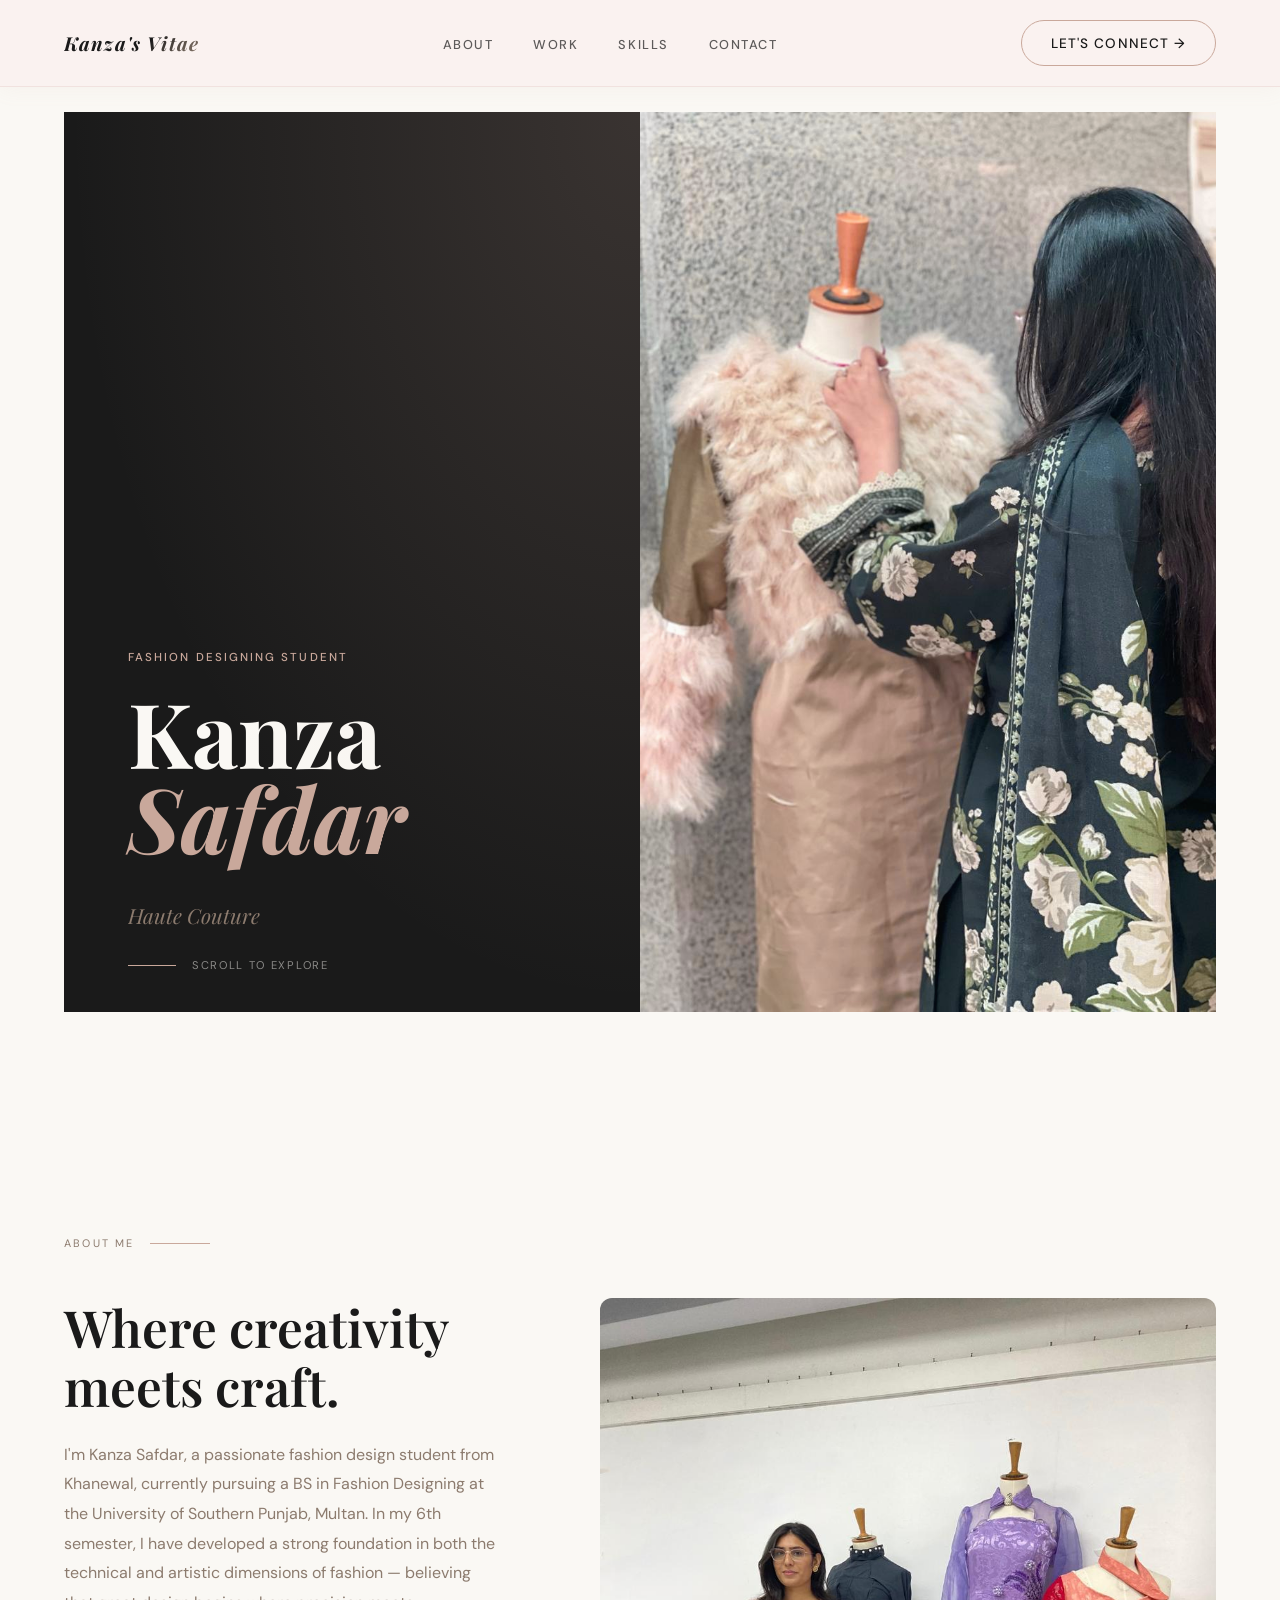
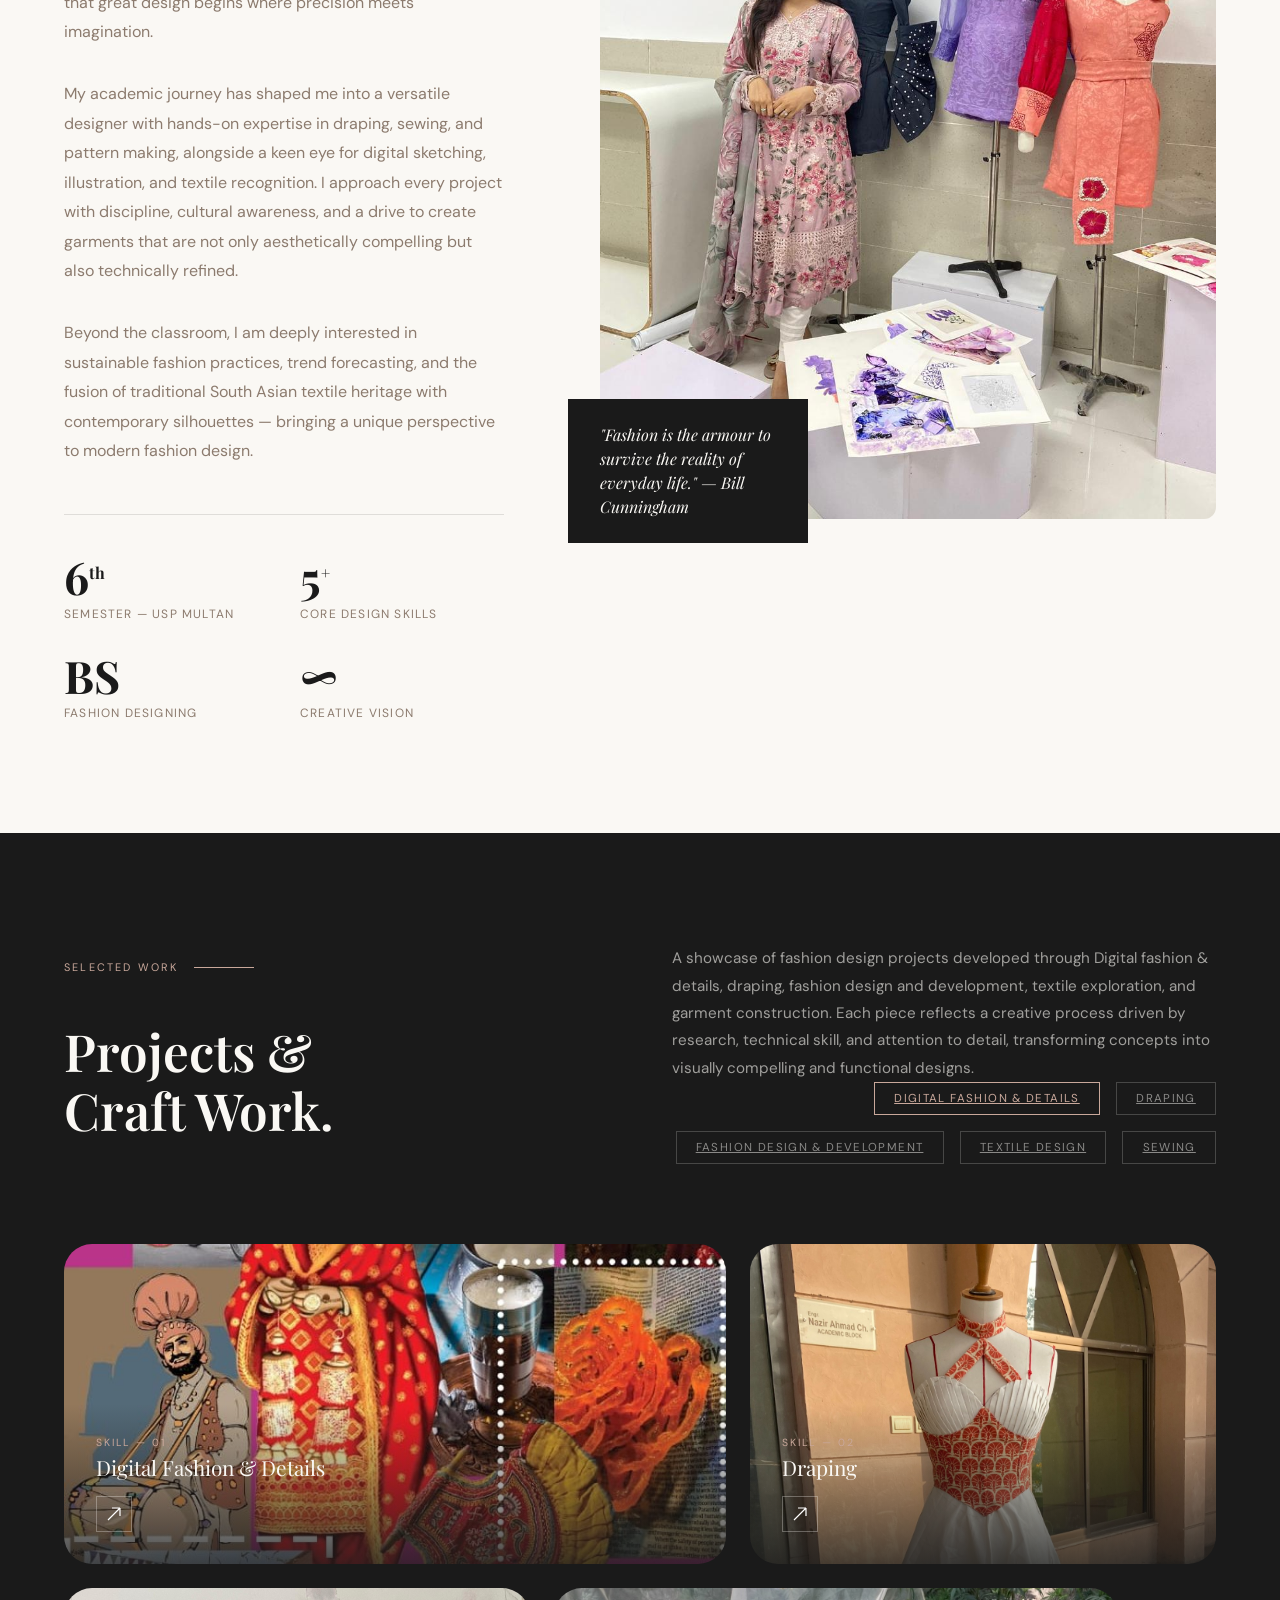
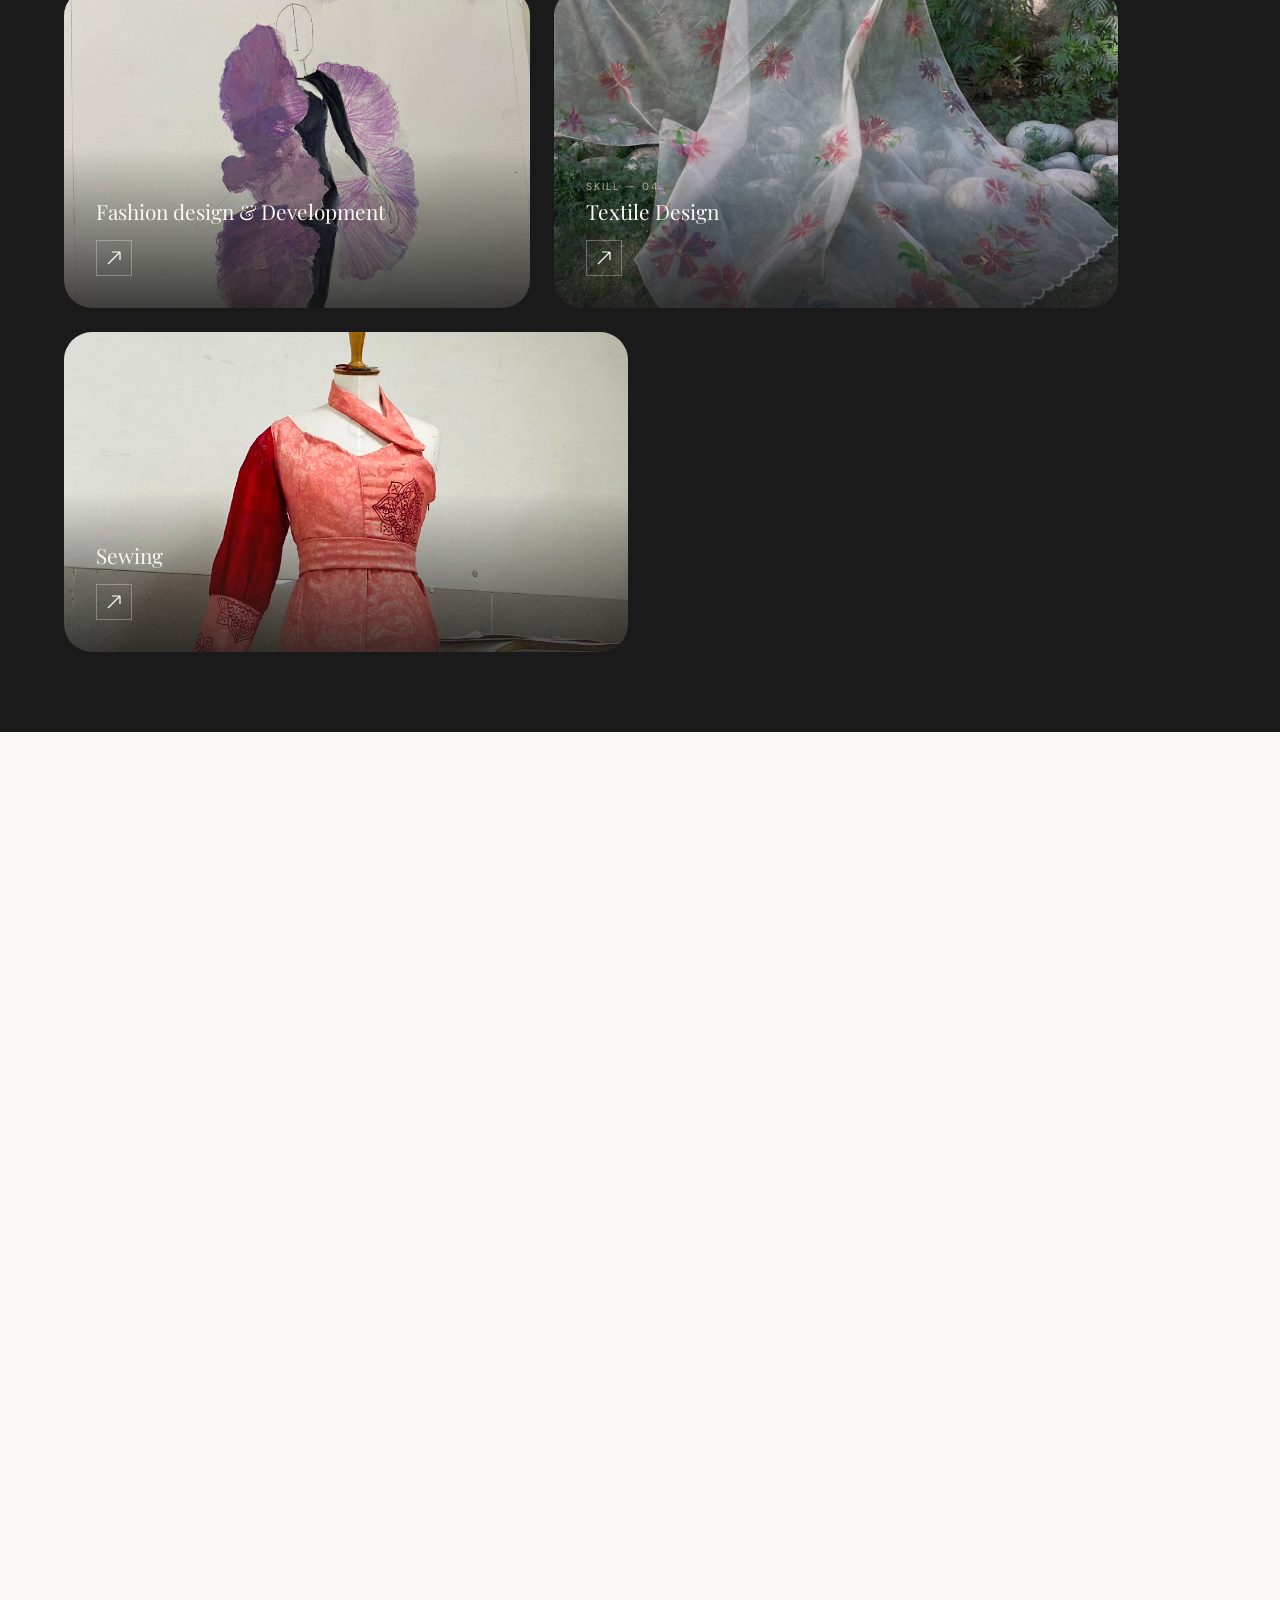
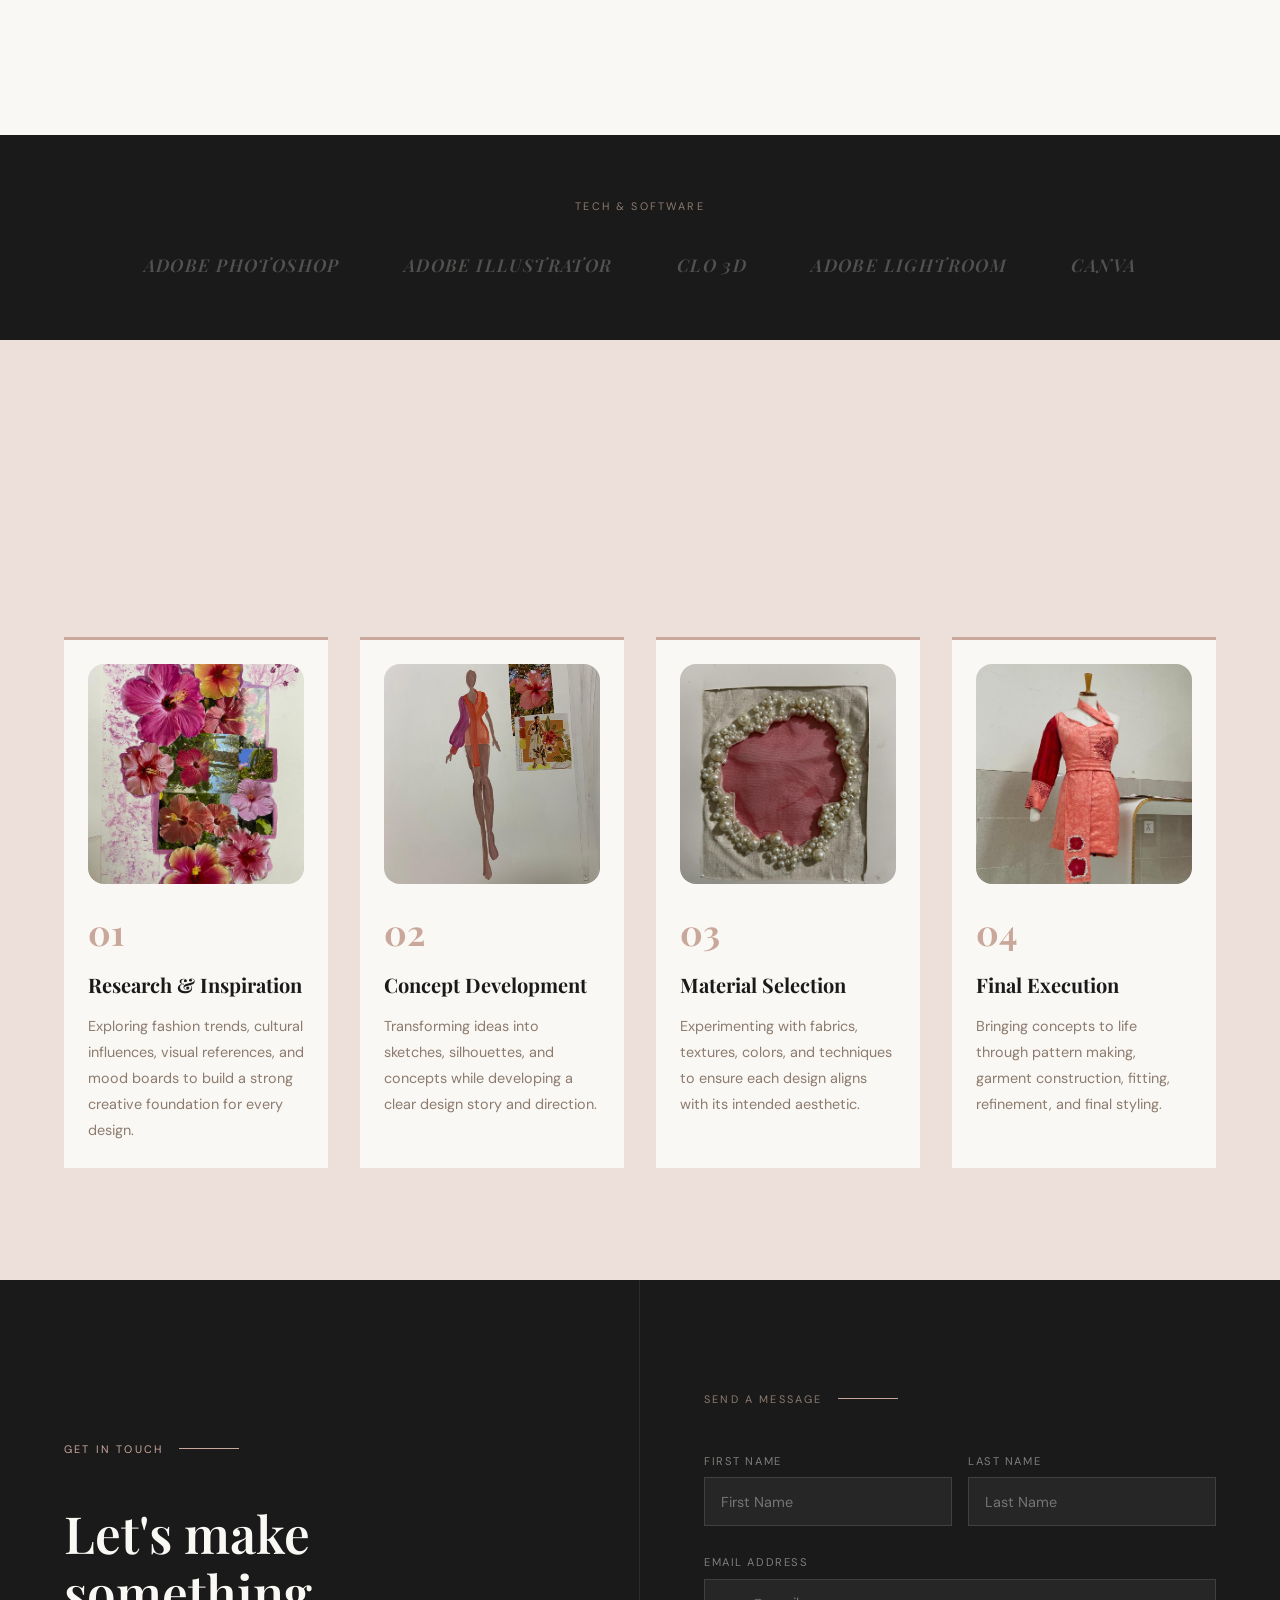
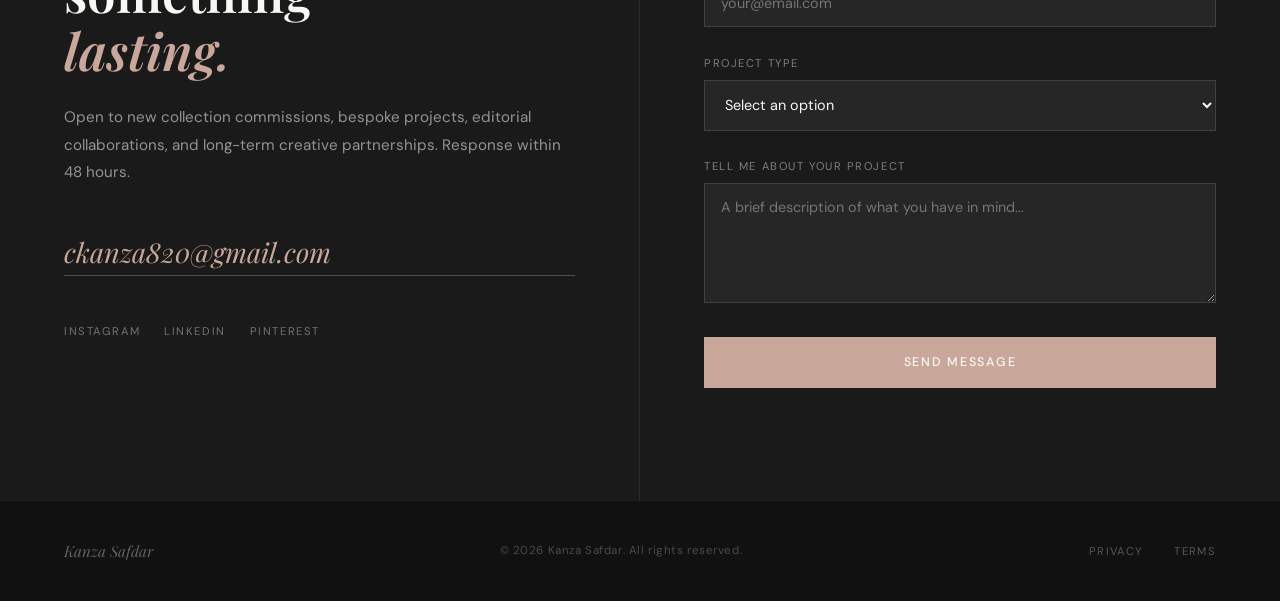
==== index.html @ 85dfb948 "Updated portfolio website" ====
<!DOCTYPE html>
<html lang="en">
<head>
  <meta charset="UTF-8" />
  <meta name="viewport" content="width=device-width, initial-scale=1.0" />
  <title>Kanza Safdar — Fashion Designer</title>
  <link rel="preconnect" href="https://fonts.googleapis.com" />
  <link rel="preconnect" href="https://fonts.gstatic.com" crossorigin />
  <link href="https://fonts.googleapis.com/css2?family=Playfair+Display:ital,wght@0,400;0,600;0,700;1,400;1,600&family=DM+Sans:wght@300;400;500&display=swap" rel="stylesheet" />
<link rel="stylesheet" href="style.css">
</head>
<body>

<!-- NAV -->
<nav id="navbar">
  <a href="#hero" class="nav-logo">Kanza's Vitae</a>
  <ul class="nav-links">
    <li><a href="#about">About</a></li>
    <li><a href="#work">Work</a></li>
    <li><a href="#services">Skills</a></li>
    <li><a href="#contact">Contact</a></li>
  </ul>
  <a href="#contact" class="nav-cta">
  Let's Connect →
</a>
  <div class="hamburger" id="hamburger" onclick="openMobileNav()">
    <span></span><span></span><span></span>
  </div>
</nav>

<!-- MOBILE NAV -->
<div class="mobile-nav" id="mobileNav">
  <button class="mobile-close" onclick="closeMobileNav()">×</button>
  <a href="#about" onclick="closeMobileNav()">About</a>
  <a href="#work" onclick="closeMobileNav()">Work</a>
  <a href="#services" onclick="closeMobileNav()">Services</a>
  <a href="#contact" onclick="closeMobileNav()">Contact</a>
</div>

<!-- HERO -->
<section id="hero">
  <div class="hero-left">
    <p class="hero-eyebrow">Fashion Designing Student</p>
    <h1 class="hero-name">Kanza<br><em>Safdar</em></h1>
    <div class="hero-roles">
      <div class="roles-track">
        <span>Haute Couture</span>
        <span>Sustainable Design</span>
        <span>Brand Identity</span>
        <span>Haute Couture</span>
      </div>
    </div>
    <p class="hero-scroll">Scroll to explore</p>
  </div>
  <div class="hero-right">
    <div class="hero-img-placeholder" style="padding:0;background:none;">
      <img src="[data-uri]" alt="Kanza Safdar - Fashion Designer" style="width:100%;height:100%;object-fit:cover;object-position:center top;filter:saturate(110%) hue-rotate(340deg) brightness(1.02) contrast(0.97);" />
    </div>
  </div>
</section>

<!-- ABOUT -->
<section id="about">
  <div class="section-label reveal">About me</div>
  <div class="about-grid">
    <div class="about-left">
      <h2 class="section-heading reveal">Where creativity<br>meets craft.</h2>
      <p class="about-body reveal reveal-delay-1">
        I'm Kanza Safdar, a passionate fashion design student from Khanewal, currently pursuing a BS in Fashion Designing at the University of Southern Punjab, Multan. In my 6th semester, I have developed a strong foundation in both the technical and artistic dimensions of fashion — believing that great design begins where precision meets imagination.
      </p>
      <p class="about-body reveal reveal-delay-2">
        My academic journey has shaped me into a versatile designer with hands-on expertise in draping, sewing, and pattern making, alongside a keen eye for digital sketching, illustration, and textile recognition. I approach every project with discipline, cultural awareness, and a drive to create garments that are not only aesthetically compelling but also technically refined.
      </p>
      <p class="about-body reveal reveal-delay-2">
        Beyond the classroom, I am deeply interested in sustainable fashion practices, trend forecasting, and the fusion of traditional South Asian textile heritage with contemporary silhouettes — bringing a unique perspective to modern fashion design.
      </p>
      <div class="about-stats">
        <div class="reveal reveal-delay-1">
          <div class="stat-num">6<sup>th</sup></div>
          <div class="stat-label">Semester — USP Multan</div>
        </div>
        <div class="reveal reveal-delay-2">
          <div class="stat-num">5<sup>+</sup></div>
          <div class="stat-label">Core design skills</div>
        </div>
        <div class="reveal reveal-delay-1">
          <div class="stat-num">BS</div>
          <div class="stat-label">Fashion Designing</div>
        </div>
        <div class="reveal reveal-delay-2">
          <div class="stat-num">∞</div>
          <div class="stat-label">Creative vision</div>
        </div>
      </div>
    </div>
    <div class="about-right reveal">
      <div class="about-photo" style="background:none;padding:0;">
        <img src="[data-uri]" alt="Kanza Safdar in design studio" style="width:100%;height:100%;object-fit:cover;object-position:center;" />
      </div>
      <div class="about-tag">"Fashion is the armour to survive the reality of everyday life." — Bill Cunningham</div>
    </div>
  </div>
</section>

<!-- WORK -->
<section id="work">
  <div class="work-intro">
    <div>
      <div class="section-label reveal">Selected work</div>
      <h2 class="section-heading reveal">Projects &amp;<br>Craft Work.</h2>
    </div>
    <div>
      <p class="work-desc reveal">A showcase of fashion design projects developed through Digital fashion & details, draping, fashion design and development, textile exploration, and garment construction. Each piece reflects a creative process driven by research, technical skill, and attention to detail, transforming concepts into visually compelling and functional designs.</p>
      <div class="work-filter reveal reveal-delay-1">
    <a href="project1.html" class="filter-btn active">Digital Fashion & Details</a>
    <a href="project2.html" class="filter-btn">Draping</a>
    <a href="project3.html" class="filter-btn">Fashion design & Development</a>
    <a href="project4.html" class="filter-btn">Textile Design</a>
    <a href="project5.html" class="filter-btn">Sewing</a>
</div>
    </div>
  </div>

  <div class="portfolio-grid">
   <div class="p-card reveal" onclick="window.location.href='project1.html'">
      <div class="p-card-bg fill-1" style="height:100%;background:none;padding:0;"><img src="[data-uri]" alt="Digital Sketching" style="width:100%;height:100%;object-fit:cover;object-position:center;border-radius:28px;" /></div>
      <div class="p-card-overlay" class="p-card reveal" id="digital-sketching">
        <p class="p-card-cat">Skill — 01</p>
        <p class="p-card-title">Digital Fashion & Details</p>
        <div class="p-card-arrow">
          <svg width="14" height="14" viewBox="0 0 14 14" fill="none"><path d="M1 13L13 1M13 1H5M13 1V9" stroke="white" stroke-width="1.2"/></svg>
        </div>
      </div>
    </div>
 <div class="p-card reveal" onclick="window.location.href='project2.html'">
      <div class="p-card-bg fill-2" style="height:100%;background:none;padding:0;"><img src="[data-uri]" alt="Draping" style="width:100%;height:100%;object-fit:cover;object-position:center top;border-radius:28px;" /></div>
      <div class="p-card-overlay"  class="p-card reveal" id="draping">
        <p class="p-card-cat">Skill — 02</p>
        <p class="p-card-title">Draping</p>
        <div class="p-card-arrow">
          <svg width="14" height="14" viewBox="0 0 14 14" fill="none"><path d="M1 13L13 1M13 1H5M13 1V9" stroke="white" stroke-width="1.2"/></svg>
        </div>
      </div>
    </div>
  <div class="p-card reveal" onclick="window.location.href='project3.html'">
      <div class="p-card-bg fill-3" style="height:100%;background:none;padding:0;"><img src="[data-uri]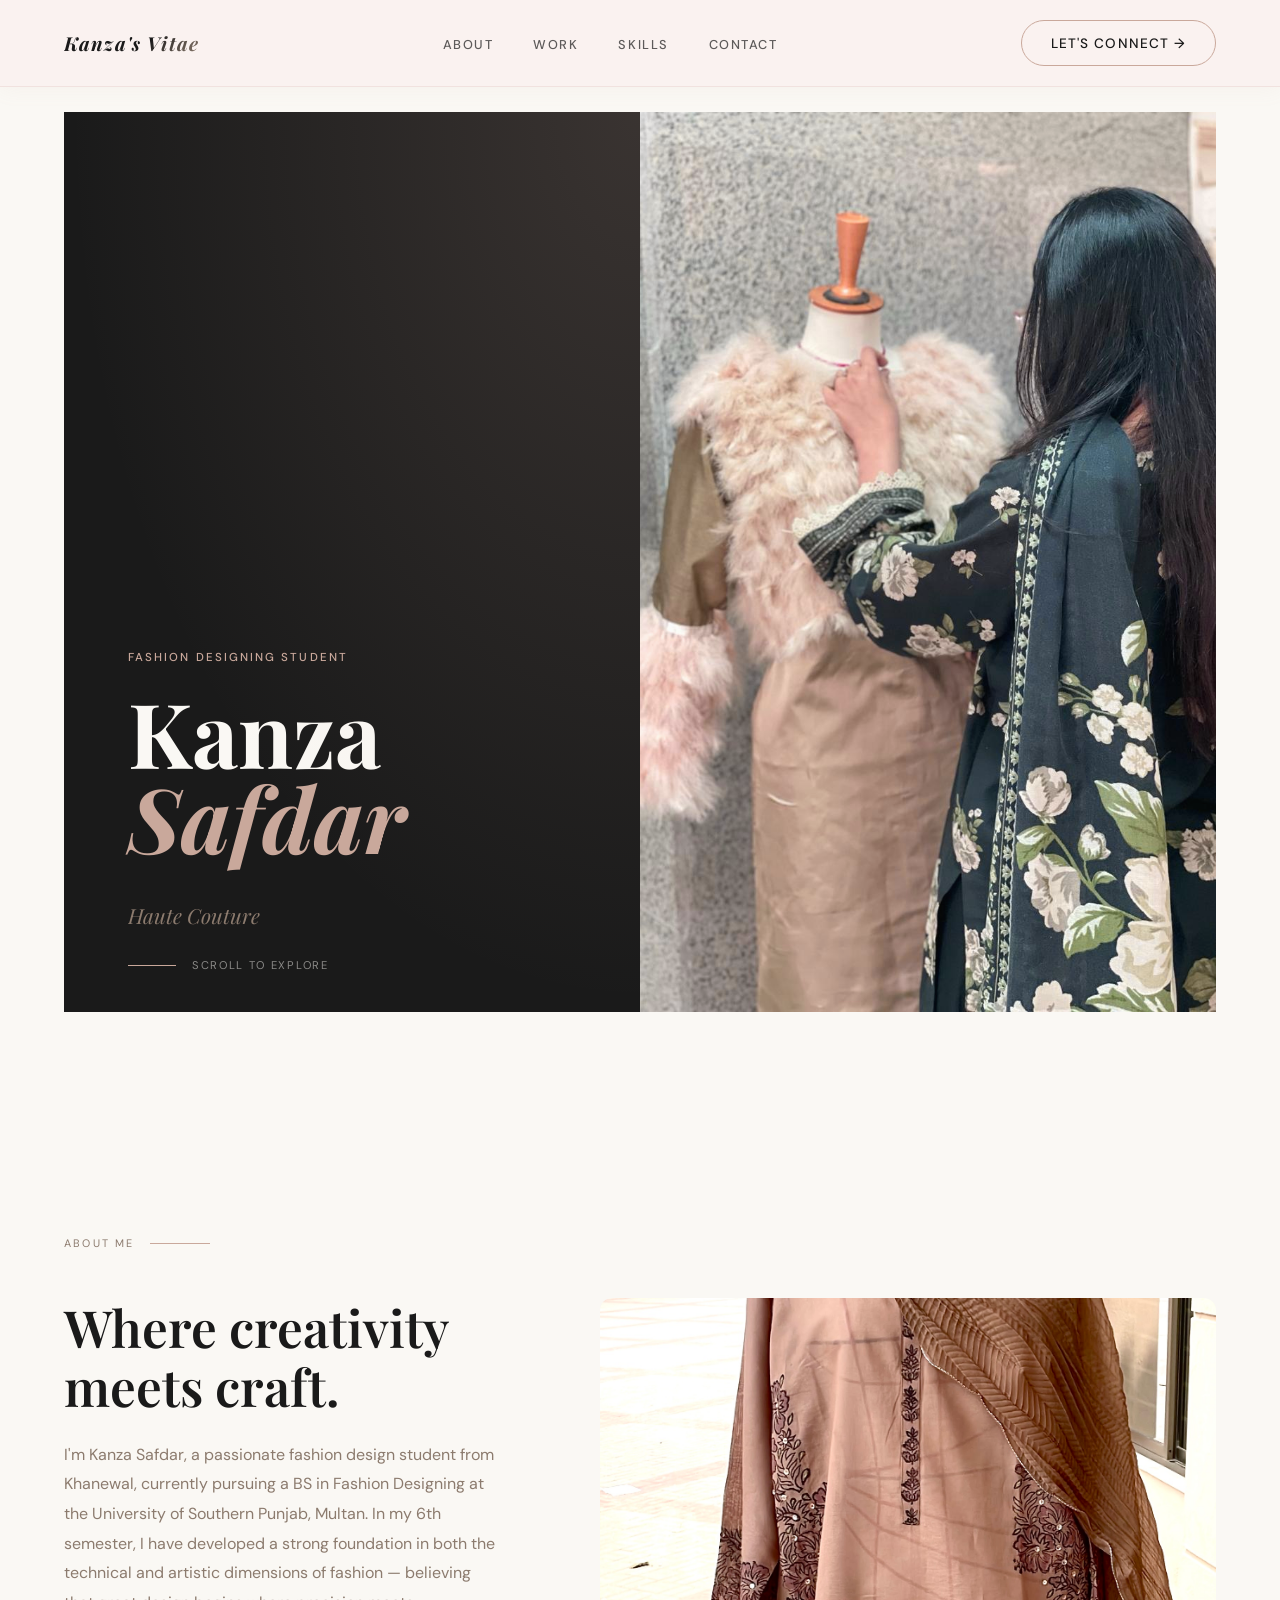
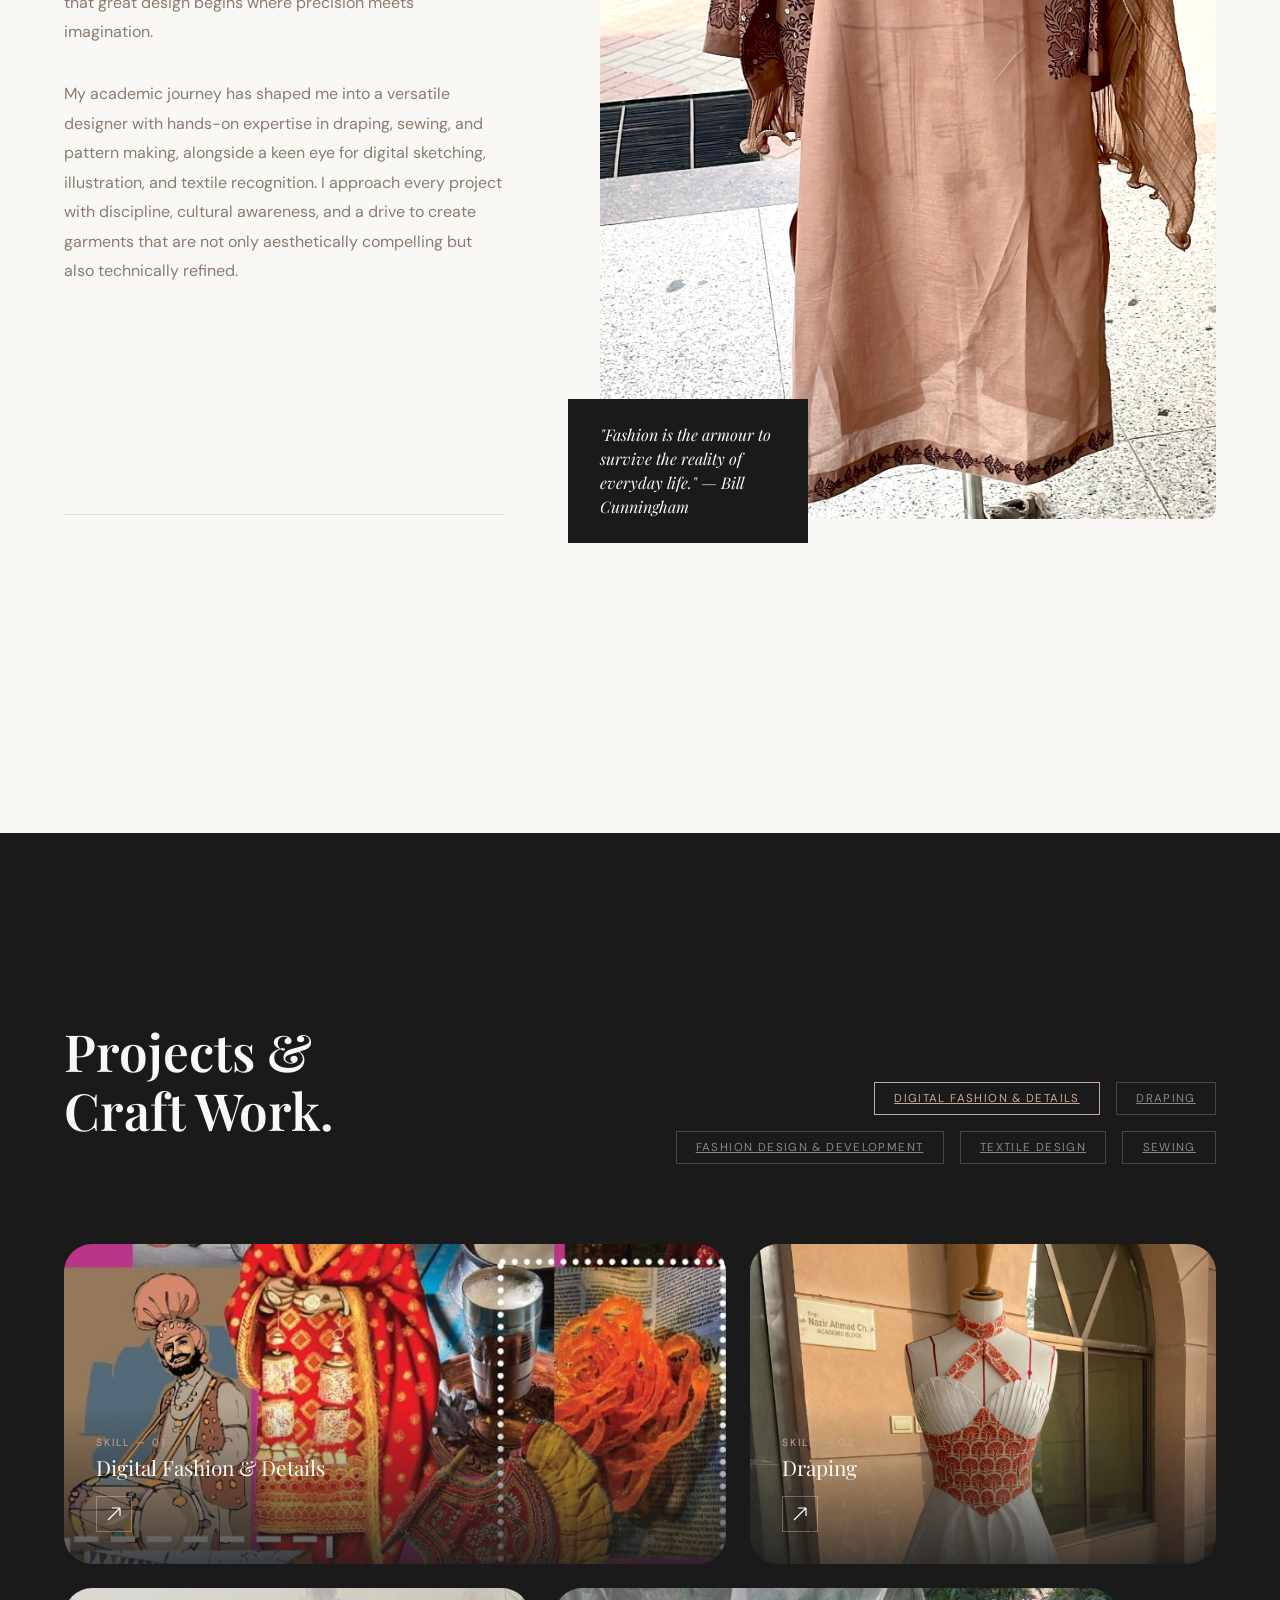
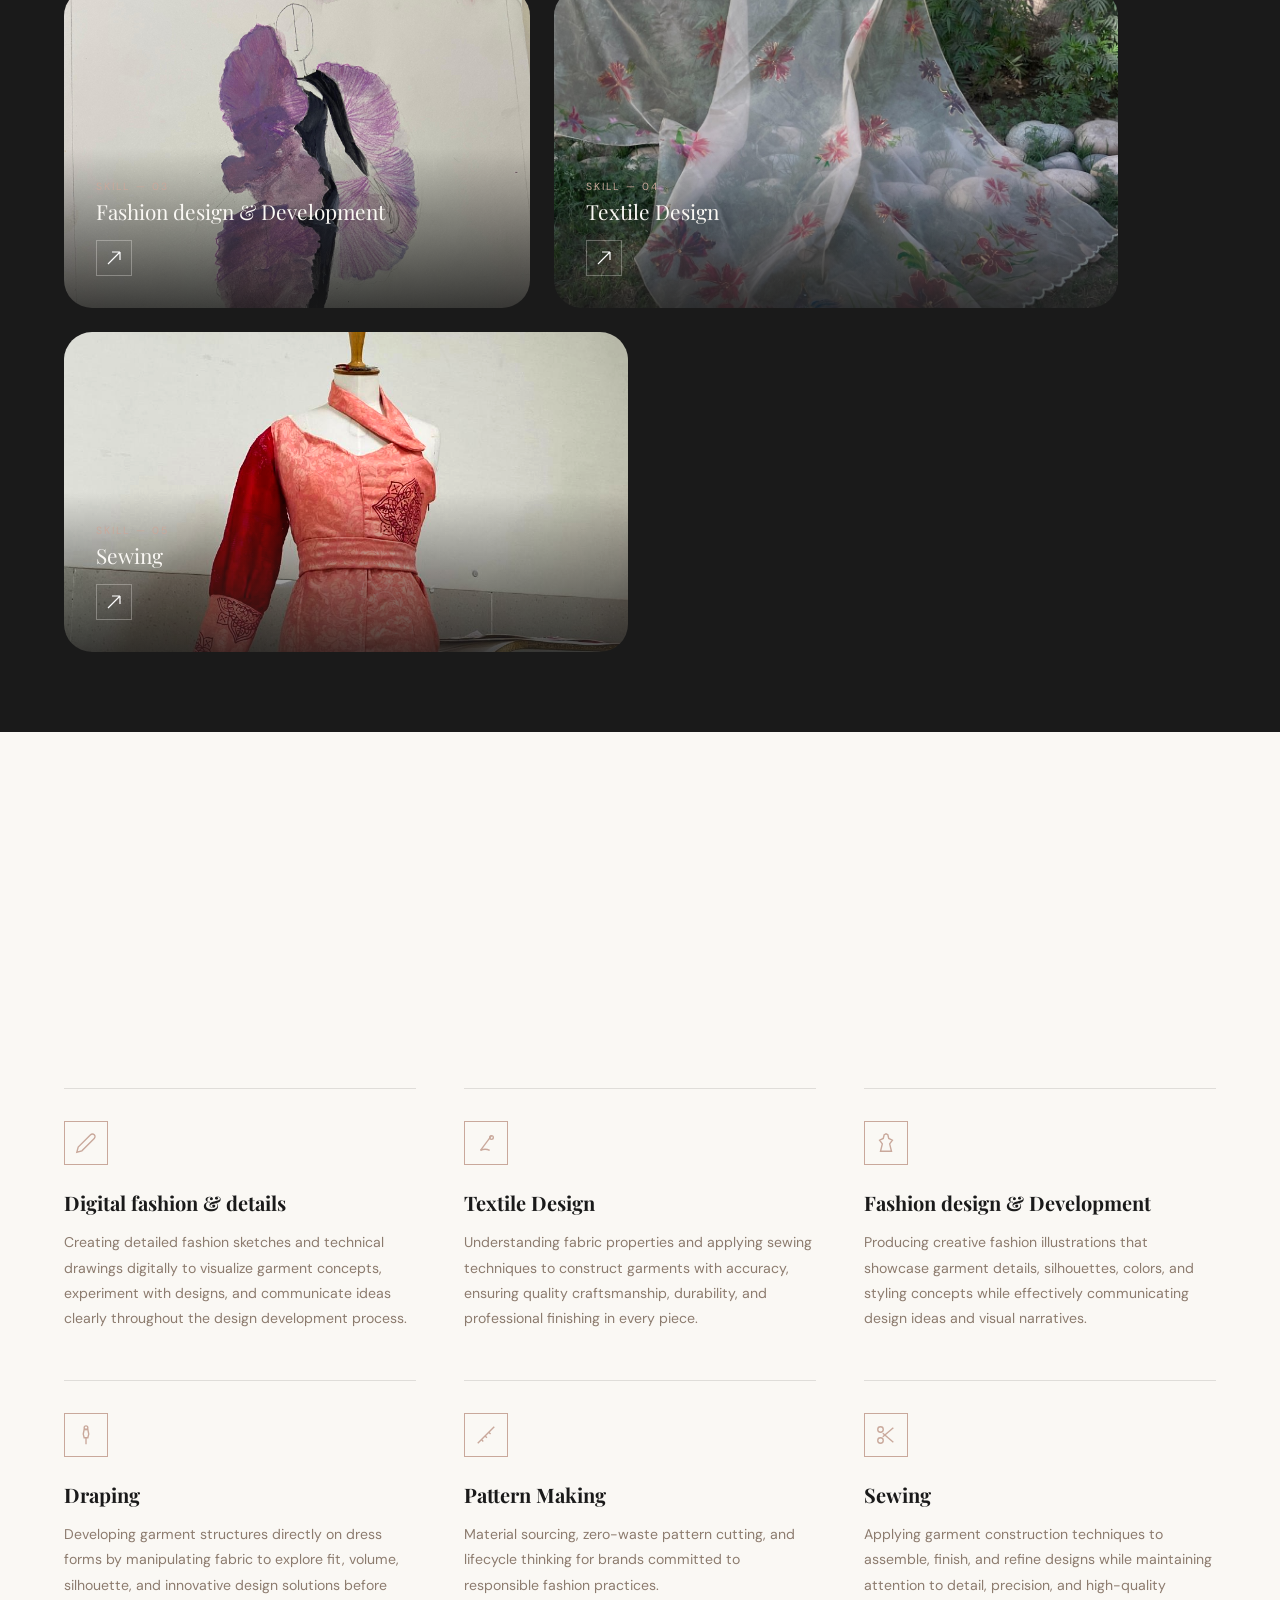
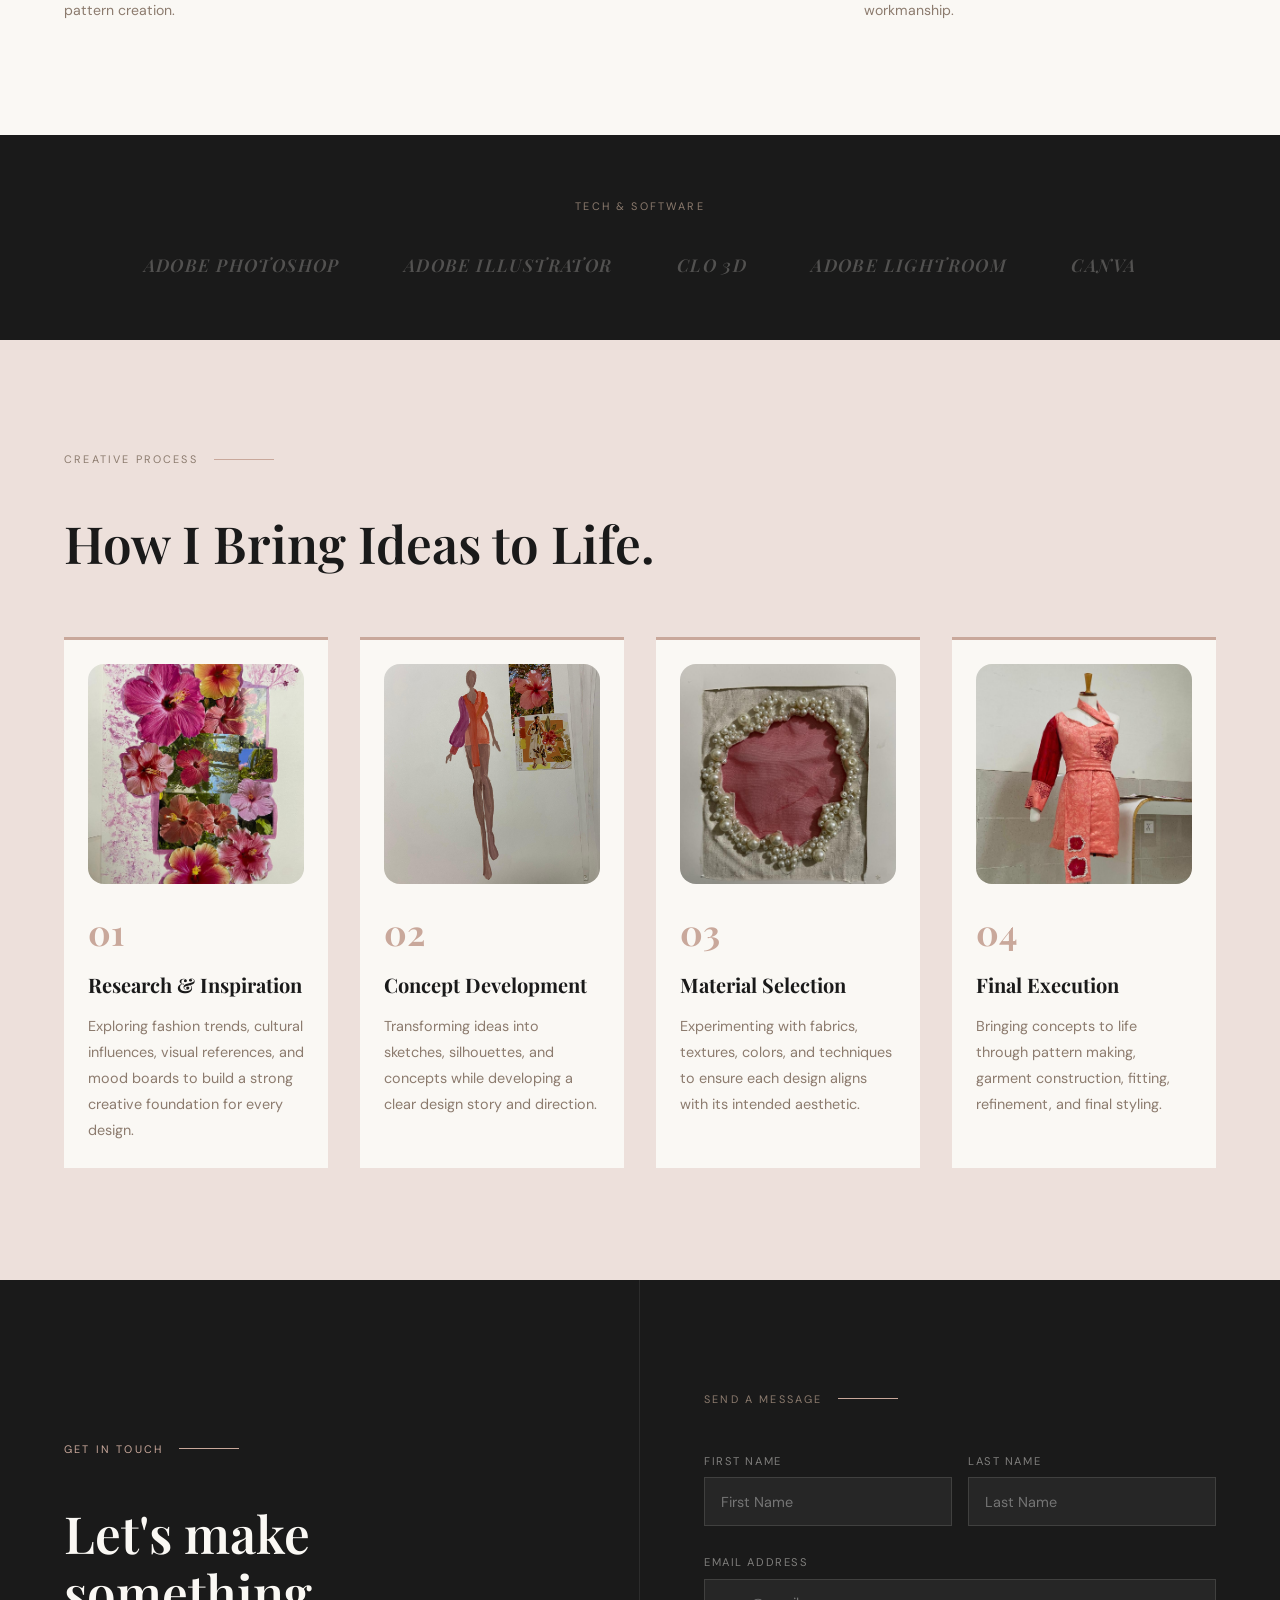
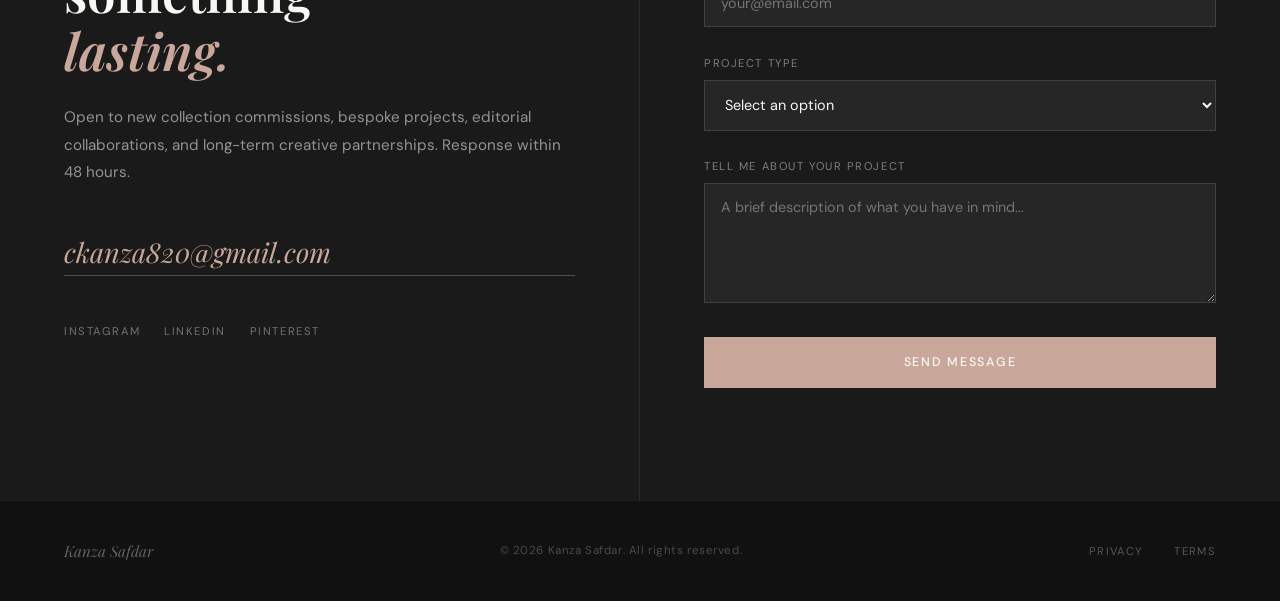
